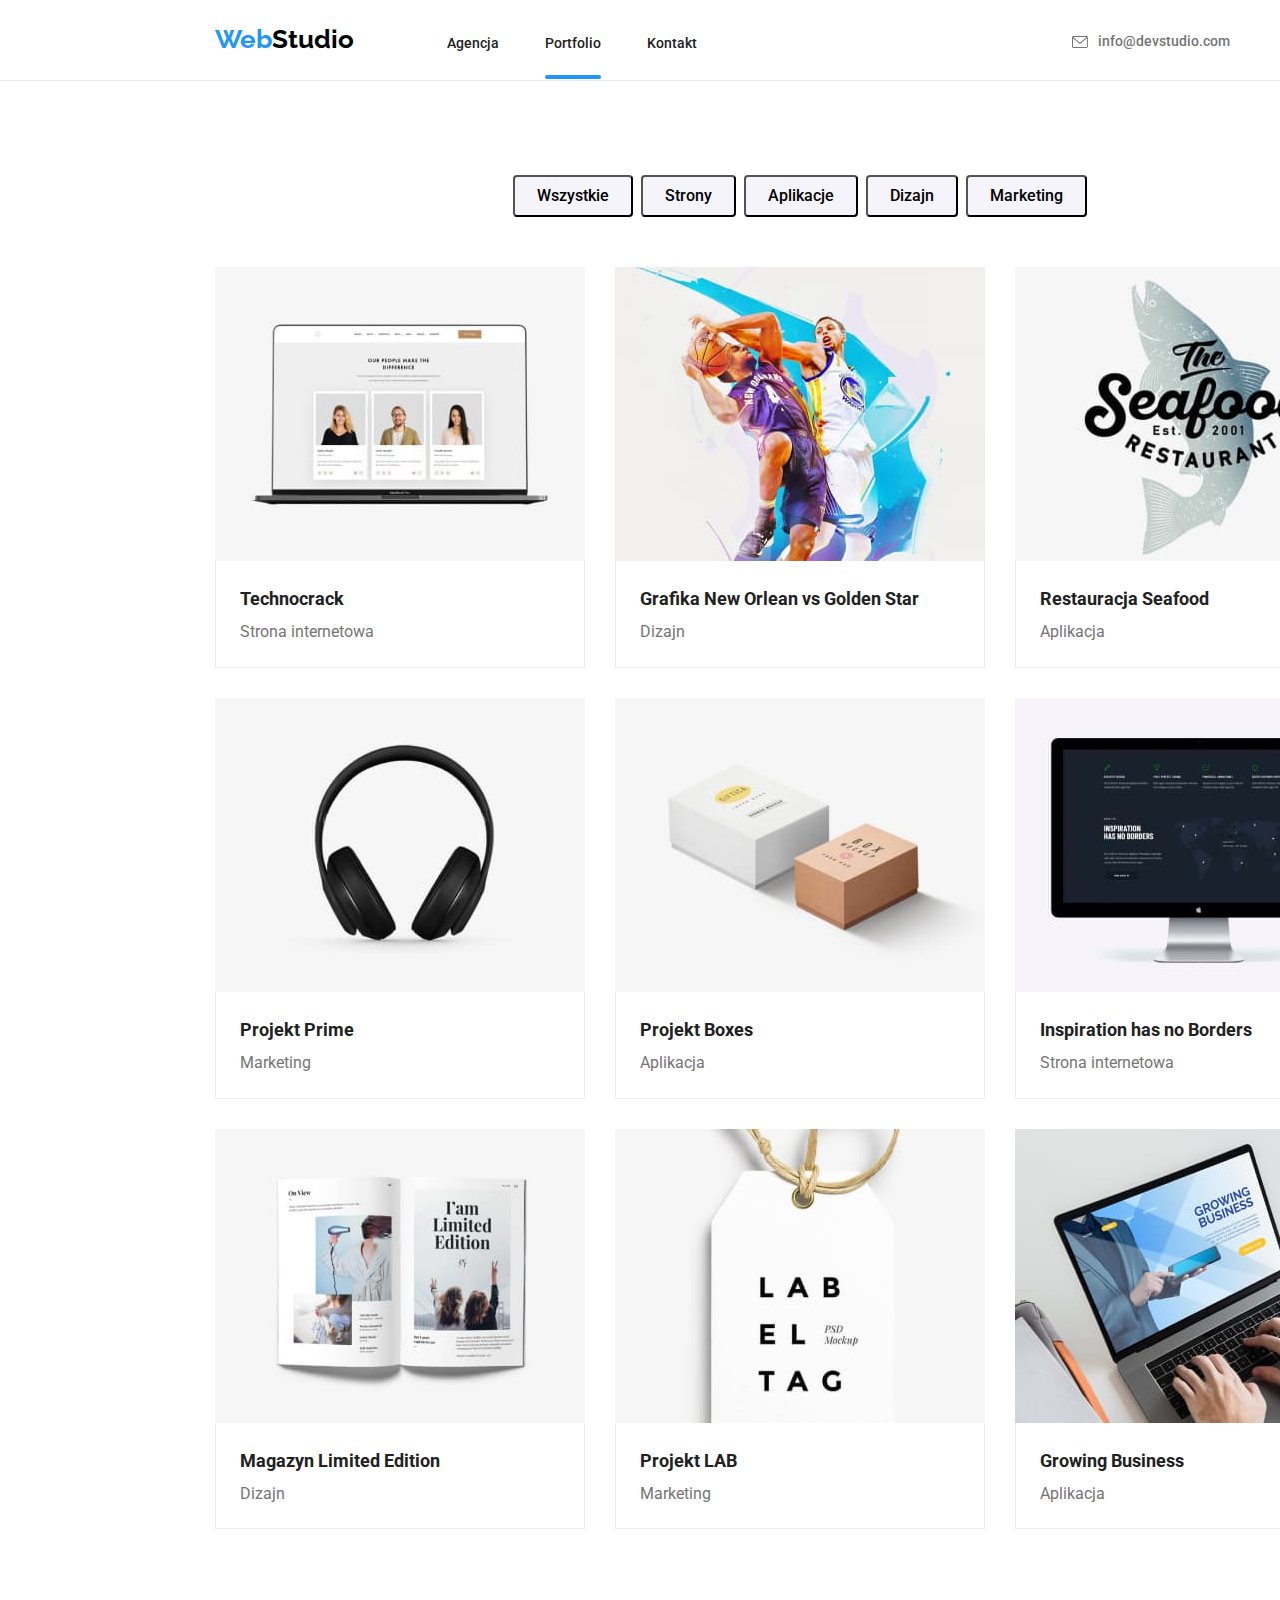
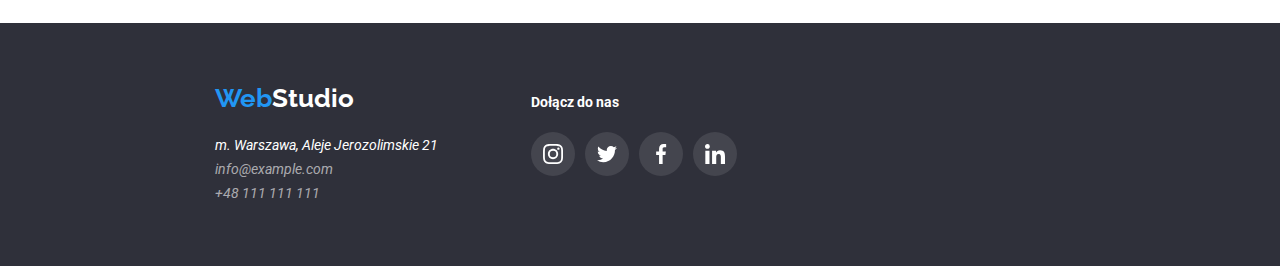
==== portfolio.html @ e234c4ae "1" ====
<!DOCTYPE html>
<html lang="pl">
  <head>
    <meta charset="UTF-8" />
    <meta http-equiv="X-UA-Compatible" content="IE=edge" />
    <meta name="viewport" content="width=device-width, initial-scale=1.0" />
    <title>goit-markup-hw-02</title>
    <link rel="stylesheet" href="./css/modern-normalize.css" />
    <link rel="stylesheet" href="./css/styles.css" />
    <link rel="preconnect" href="https://fonts.googleapis.com" />
    <link rel="preconnect" href="https://fonts.gstatic.com" crossorigin />
    <link
      href="https://fonts.googleapis.com/css2?family=Raleway:wght@700&family=Roboto:wght@400;500;700;900&display=swap"
      rel="stylesheet"
    />
  </head>
  <body>
    <header class="header">
      <div class="container header-container">
        <a class="logo-header" href="./index.html"><span class="logo-highlight">Web</span>Studio</a>
        <nav>
          <ul class="navigation-menu">
            <li class="navigation-item"><a class="navigation" href="./index.html">Agencja</a></li>
            <li class="navigation-item">
              <a class="navigation navigation-portfolio" href="./portfolio.html">Portfolio</a>
            </li>
            <li class="navigation-item"><a class="navigation" href="">Kontakt</a></li>
          </ul>
        </nav>

        <a class="contact-header contact-header-1" href="mailto:info@devstudio.com">
          <svg class="icon-envelope-header">
            <use href="./images/icons.svg#icon-envelope"></use>
          </svg>
          info@devstudio.com</a
        >
        <a class="contact-header contact-header-2" href="tel:+48111111111">
          <svg class="icon-smartphone-header">
            <use href="./images/icons.svg#icon-smartphone"></use>
          </svg>
          +48&nbsp;111&nbsp;111&nbsp;111</a
        >
      </div>
    </header>
    <main>
      <section class="section">
        <div class="container">
          <ul class="category-browser-list">
            <li class="category-list-item">
              <button class="list-button" type="button">Wszystkie</button>
            </li>
            <li class="category-list-item">
              <button class="list-button" type="button">Strony</button>
            </li>
            <li class="category-list-item">
              <button class="list-button" type="button">Aplikacje</button>
            </li>
            <li class="category-list-item">
              <button class="list-button" type="button">Dizajn</button>
            </li>
            <li class="category-list-item">
              <button class="list-button" type="button">Marketing</button>
            </li>
          </ul>
          <ul class="category-list">
            <li class="list-item">
              <div class="list-item-box">
                <img src="./images/img-p1.jpg" alt="laptop" width="370" height="294" />
                <div class="list-item-overlay">
                  <p class="list-item-overlay-descryption">Technocrack jest popularną platformą wykorzystywaną do rozpowszechniania koronawirusa. Firmy wykorzystują tę platformę
                  do celów szpiegowskich i ataków na niezabezpieczone serwery konkurencji</p>
                </div>
              </div>
              <div class="category-list-descryption">
                <h2 class="cell-title">Technocrack</h2>
                <span class="category">Strona internetowa</span>
              </div>
            </li>

            <li class="list-item">
              <div class="list-item-box">
              <img
                src="./images/img-p2.jpg"
                alt="two basketball players"
                width="370"
                height="294"
              />
              <div class="list-item-overlay">
                  <p class="list-item-overlay-descryption"> Lorem, ipsum dolor sit amet consectetur adipisicing elit. Hic ex dolor sunt, et iusto quasi. Perferendis, accusantium praesentium, accusamus iste laboriosam obcaecati autem molestiae error omnis voluptate eaque odit id.</p>
                </div>
              </div>
              <div class="category-list-descryption">
                <h2 class="cell-title">Grafika New Orlean vs Golden Star</h2>
                <span class="category">Dizajn</span>
              </div>
            </li>

            <li class="list-item">
              <div class="list-item-box">
              <img
                src="./images/img-p3.jpg"
                alt="the seafood restaurant logo"
                width="370"
                height="294"
              />
              <div class="list-item-overlay">
                  <p class="list-item-overlay-descryption"> Lorem, ipsum dolor sit amet consectetur adipisicing elit. Hic ex dolor sunt, et iusto quasi. Perferendis, accusantium praesentium, accusamus iste laboriosam obcaecati autem molestiae error omnis voluptate eaque odit id.</p>
                </div>
              </div>
              <div class="category-list-descryption">
                <h2 class="cell-title">Restauracja Seafood</h2>
                <span class="category">Aplikacja</span>
              </div>
            </li>

            <li class="list-item">
              <div class="list-item-box">
              <img src="./images/img-p4.jpg" alt="headphones" width="370" height="294" />
              <div class="list-item-overlay">
                  <p class="list-item-overlay-descryption"> Lorem, ipsum dolor sit amet consectetur adipisicing elit. Hic ex dolor sunt, et iusto quasi. Perferendis, accusantium praesentium, accusamus iste laboriosam obcaecati autem molestiae error omnis voluptate eaque odit id.</p>
                </div>
              </div>
              <div class="category-list-descryption">
                <h2 class="cell-title">Projekt Prime</h2>
                <span class="category">Marketing</span>
              </div>
            </li>

            <li class="list-item">
              <div class="list-item-box">
              <img src="./images/img-p5.jpg" alt="two boxes" width="370" height="294" />
              <div class="list-item-overlay">
                  <p class="list-item-overlay-descryption"> Lorem, ipsum dolor sit amet consectetur adipisicing elit. Hic ex dolor sunt, et iusto quasi. Perferendis, accusantium praesentium, accusamus iste laboriosam obcaecati autem molestiae error omnis voluptate eaque odit id.</p>
                </div>
              </div>
              <div class="category-list-descryption">
                <h2 class="cell-title">Projekt Boxes</h2>
                <span class="category">Aplikacja</span>
              </div>
            </li>

            <li class="list-item">
              <div class="list-item-box">
              <img src="./images/img-p6.jpg" alt="monitor" width="370" height="294" />
              <div class="list-item-overlay">
                  <p class="list-item-overlay-descryption"> Lorem, ipsum dolor sit amet consectetur adipisicing elit. Hic ex dolor sunt, et iusto quasi. Perferendis, accusantium praesentium, accusamus iste laboriosam obcaecati autem molestiae error omnis voluptate eaque odit id.</p>
                </div>
              </div>
              <div class="category-list-descryption">
                <h2 class="cell-title">Inspiration has no Borders</h2>
                <span class="category">Strona internetowa</span>
              </div>
            </li>

            <li class="list-item">
              <div class="list-item-box">
              <img src="./images/img-p7.jpg" alt="magazine" width="370" height="294" />
              <div class="list-item-overlay">
                  <p class="list-item-overlay-descryption"> Lorem, ipsum dolor sit amet consectetur adipisicing elit. Hic ex dolor sunt, et iusto quasi. Perferendis, accusantium praesentium, accusamus iste laboriosam obcaecati autem molestiae error omnis voluptate eaque odit id.</p>
                </div>
              </div>
              <div class="category-list-descryption">
                <h2 class="cell-title">Magazyn Limited Edition</h2>
                <span class="category">Dizajn</span>
              </div>
            </li>

            <li class="list-item">
              <div class="list-item-box">
              <img src="./images/img-p8.jpg" alt="tag" width="370" height="294" />
              <div class="list-item-overlay">
                  <p class="list-item-overlay-descryption"> Lorem, ipsum dolor sit amet consectetur adipisicing elit. Hic ex dolor sunt, et iusto quasi. Perferendis, accusantium praesentium, accusamus iste laboriosam obcaecati autem molestiae error omnis voluptate eaque odit id.</p>
                </div>
              </div>
              <div class="category-list-descryption">
                <h2 class="cell-title">Projekt LAB</h2>
                <span class="category">Marketing</span>
              </div>
            </li>

            <li class="list-item">
              <div class="list-item-box">
              <img src="./images/img-p9.jpg" alt="laptop" width="370" height="294" />
              <div class="list-item-overlay">
                  <p class="list-item-overlay-descryption"> Lorem, ipsum dolor sit amet consectetur adipisicing elit. Hic ex dolor sunt, et iusto quasi. Perferendis, accusantium praesentium, accusamus iste laboriosam obcaecati autem molestiae error omnis voluptate eaque odit id.</p>
                </div>
              </div>
              <div class="category-list-descryption">
                <h2 class="cell-title">Growing Business</h2>
                <span class="category">Aplikacja</span>
              </div>
            </li>
          </ul>
        </div>
      </section>
    </main>
    <footer class="footer">
      <div class="container footer-container">
        <div>
          <a class="logo-footer" href="./index.html"
            ><span class="logo-highlight">Web</span>Studio</a
          >
          <address class="footer-address">
            <span class="contact-footer-adress">m. Warszawa, Aleje Jerozolimskie 21</span> <br />
            <a class="contact-footer" href="mailto:info@example.com">info@example.com</a> <br />
            <a class="contact-footer" href="tel:+48111111111">+48 111 111 111</a>
          </address>
        </div>
        <div class="social-media-footer">
          <span class="social-media-title-footer">Dołącz do nas</span>
          <ul class="social-media-team-list-footer">
            <li>
              <svg class="social-media-team-list-instagram-footer">
                <use href="./images/icons.svg#icon-instagram"></use>
              </svg>
            </li>
            <li>
              <svg class="social-media-team-list-twitter-footer">
                <use href="./images/icons.svg#icon-twitter"></use>
              </svg>
            </li>
            <li>
              <svg class="social-media-team-list-facebook-footer">
                <use href="./images/icons.svg#icon-facebook"></use>
              </svg>
            </li>
            <li>
              <svg class="social-media-team-list-linkedin-footer">
                <use href="./images/icons.svg#icon-linkedin"></use>
              </svg>
            </li>
          </ul>
        </div>
      </div>
    </footer>
  </body>
</html>
---- css/styles.css ----
:root {
  --main-color: #212121;
  --background-color: #2f303a;
  --highlight-color: #2196f3;
  --secondary-color: #ffffff;
  --secondary-text-color: #757575;
  --secondary-background-color: #f5f4fa;
  --logo-color: #000000;
  --contact-footer-color: rgba(255, 255, 255, 0.6);
  --icons-color: #afb1b8;
  --icons-background-footer: rgba(255, 255, 255, 0.1);
}

ul {
  list-style-type: none;
  padding: 0;
  margin: 0;
}

body {
  font-family: 'Roboto', sans-serif;
  color: var(--main-color);
  width: 1600px;
  margin: 0 auto;
}

.icon-envelope-header {
  width: 16px;
  height: 12px;
  margin-right: 10px;
}

.icon-smartphone-header {
  width: 10px;
  height: 16px;
  margin-right: 10px;
}

.navigation-menu {
  display: flex;
  width: 254px;
  margin-left: 93px;
}

.navigation-menu > .navigation-item:not(:last-child) {
  margin-right: 46px;
}

.contact-header-1 {
  display: flex;
  align-items: center;
  margin-left: 371px;
  width: 161px;
}

.contact-header-2 {
  display: flex;
  align-items: center;
  margin-left: 50px;
  width: 130px;
}

.header-container {
  display: flex;
  align-items: baseline;
  padding-top: 24px;
  padding-bottom: 25px;
}

.header {
  border-bottom: 1px solid #ececec;
}

.logo-header {
  color: var(--logo-color);
  text-decoration: none;
  font-weight: 700;
  font-size: 26px;
  line-height: 1.19;
  font-family: 'Raleway';
  width: 145px;
  transition-property: color;
  transition-duration: 250ms;
  transition-timing-function: cubic-bezier(0.4, 0, 0.2, 1);
}

.logo-header:hover {
  color: var(--highlight-color);
}

.logo-header:focus {
  color: var(--highlight-color);
}

.logo-footer {
  color: var(--secondary-color);
  text-decoration: none;
  font-weight: 700;
  font-size: 26px;
  line-height: 1.19;
  font-family: 'Raleway';
  transition-property: color;
  transition-duration: 250ms;
  transition-timing-function: cubic-bezier(0.4, 0, 0.2, 1);
}

.footer-container {
  padding-top: 60px;
  padding-left: 15px;
  padding-bottom: 60px;
  display: flex;
}

.logo-footer:hover {
  color: var(--highlight-color);
}

.logo-footer:focus {
  color: var(--highlight-color);
}

.logo-highlight {
  color: var(--highlight-color);
}

.navigation {
  text-decoration: none;
  font-weight: 500;
  font-size: 14px;
  line-height: 1.14;
  color: var(--main-color);
  transition-property: color;
  transition-duration: 250ms;
  transition-timing-function: cubic-bezier(0.4, 0, 0.2, 1);
}

.navigation:hover {
  color: var(--highlight-color);
}

.navigation:focus {
  color: var(--highlight-color);
}

.contact-header {
  font-weight: 500;
  font-size: 14px;
  line-height: 1.14;
  text-decoration: none;
  color: var(--secondary-text-color);
  fill: var(--secondary-text-color);
  transition-property: color, fill;
  transition-duration: 250ms;
  transition-timing-function: cubic-bezier(0.4, 0, 0.2, 1);
}

.contact-header:hover {
  color: var(--highlight-color);
  fill: var(--highlight-color);
}

.contact-header:focus {
  color: var(--highlight-color);
  fill: var(--highlight-color);
}

.contact-footer {
  font-weight: 400;
  font-size: 14px;
  line-height: 1.71;
  text-decoration: none;
  color: var(--contact-footer-color);
  margin-top: 9px;
  transition-property: color;
  transition-duration: 250ms;
  transition-timing-function: cubic-bezier(0.4, 0, 0.2, 1);
}

.contact-footer:hover {
  color: var(--highlight-color);
}

.contact-footer:focus {
  color: var(--highlight-color);
}

.contact-footer-adress {
  font-size: 14px;
  line-height: 1.71;
  text-decoration: none;
  color: var(--secondary-color);
}

.footer {
  background-color: var(--background-color);
}

.welcome-section {
  background-image: linear-gradient(to right, rgba(47, 48, 58, 0.4), rgba(47, 48, 58, 0.4)),
    url(../images/background-img.jpg);
  background-size: 1600px;
}

.title {
  font-weight: 900;
  font-size: 44px;
  line-height: 1.36;
  color: var(--secondary-color);
  margin: 0 auto;
  width: 696px;
  text-align: center;
}

.title-container {
  padding-top: 106px;
  padding-bottom: 106px;
}

.title-button {
  display: block;
  font-weight: 700;
  font-size: 16px;
  line-height: 1.86;
  cursor: pointer;
  background-color: var(--secondary-background-color);
  border-radius: 4px;
  width: 200px;
  margin: 0 auto;
  margin-top: 30px;
  padding: 10px 42px;
  transition-property: color, background-color;
  transition-duration: 250ms;
  transition-timing-function: cubic-bezier(0.4, 0, 0.2, 1);
}

.title-button:hover {
  background-color: var(--highlight-color);
  color: var(--secondary-color);
}

.title-button:focus {
  background-color: var(--highlight-color);
  color: var(--secondary-color);
}

.list-title {
  font-weight: 700;
  font-size: 14px;
  line-height: 1.14;
}

.list-descryption {
  font-size: 14px;
  line-height: 1.71;
  color: var(--secondary-text-color);
}

.secondary-title {
  font-weight: 700;
  font-size: 36px;
  line-height: 1.17;
  text-align: center;
}

.descryption-title {
  margin: 0 auto;
}

.team-title {
  margin: 0 auto;
}

.descryption-photo-list {
  display: flex;
  margin-top: 50px;
  width: 1170px;
}

.descryption-photo-item {
  width: 370px;
  height: 294px;
  position: relative;
}

.photo-item-tittle {
  font-weight: 700;
  font-size: 14px;
  line-height: 1.14;
  text-transform: uppercase;
  color: var(--secondary-color);
  display: block;
  width: fit-content;
  margin: 0 auto;
}

.descryption-photo-list > .descryption-photo-item:not(:last-child) {
  margin-right: 30px;
}

.photo-item {
  width: 370px;
  height: 70px;
  background-color: rgba(47, 48, 58, 0.8);
  position: absolute;
  bottom: 0px;
  left: 0px;
  padding-top: 27px;
  z-index: 1;
}

.social-media-team-list {
  width: 206px;
  height: 44px;
  margin: 0 auto;
  margin-top: 16px;
  display: flex;
  gap: 10px;
}

.social-media-team-list > li {
  width: 44px;
  height: 44px;
  fill: var(--icons-color);
  border-radius: 50%;
  transition-property: background-color, fill;
  transition-duration: 250ms;
  transition-timing-function: cubic-bezier(0.4, 0, 0.2, 1);
}

.social-media-team-list > li:hover {
  background-color: var(--highlight-color);
  border-radius: 50%;
  fill: var(--secondary-color);
}

.social-media-team-list > li:focus {
  background-color: var(--highlight-color);
  border-radius: 50%;
  fill: var(--secondary-color);
}

.social-media-team-list-instagram {
  width: 20px;
  height: 20px;
  display: block;
  margin: 0 auto;
  margin-top: 12px;
}

.social-media-team-list-twitter {
  width: 20px;
  height: 20px;
  display: block;
  margin: 0 auto;
  margin-top: 12px;
}

.social-media-team-list-facebook {
  width: 20px;
  height: 20px;
  display: block;
  margin: 0 auto;
  margin-top: 12px;
}

.social-media-team-list-linkedin {
  width: 20px;
  height: 20px;
  display: block;
  margin: 0 auto;
  margin-top: 12px;
}

.team-section {
  background-color: var(--secondary-background-color);
}

.team-member {
  background-color: var(--secondary-color);
  box-shadow: 0px 1px 3px rgba(0, 0, 0, 0.12), 0px 1px 1px rgba(0, 0, 0, 0.14),
    0px 2px 1px rgba(0, 0, 0, 0.2);
  border-radius: 0px 0px 4px 4px;
  padding-bottom: 30px;
  width: 270px;
  margin: 0;
}

.team-list > .team-list-item:not(:last-child) {
  margin-right: 30px;
}

.name {
  font-weight: 500;
  font-size: 16px;
  line-height: 1.19;
  margin: 0 auto;
  margin-top: 30px;
  width: 72px;
}

.job {
  font-size: 16px;
  line-height: 1.19;
  color: var(--secondary-text-color);
  margin: 0 auto;
  margin-top: 10px;
  display: block;
  text-align: center;
}

.team-list {
  display: flex;
  margin-top: 50px;
  width: 1170px;
}

.list-button {
  font-weight: 500;
  font-size: 16px;
  line-height: 1.63;
  cursor: pointer;
  background-color: var(--secondary-background-color);
  border-radius: 4px;
  padding: 6px 22px;
  transition-property: color, background-color, box-shadow;
  transition-duration: 250ms;
  transition-timing-function: cubic-bezier(0.4, 0, 0.2, 1);
}

.category-browser-list {
  display: flex;
  justify-content: center;
}

.category-list {
  display: flex;
  flex-wrap: wrap;
  margin-top: 50px;
  gap: 30px;
  width: 1170;
}

p {
  margin: 0;
}

.list-item-box {
  position: relative;
  width: 370px;
  height: 294px;
  overflow: hidden;
}

.list-item-overlay {
  position: absolute;
  top: 0;
  left: 0;
  width: 100%;
  height: 100%;
  padding-top: 49px;
  padding-left: 24px;
  background-color: var(--highlight-color);
  opacity: 0.9;
  transform: translateY(100%);
  transition-property: transform;
  transition-duration: 250ms;
  transition-timing-function: cubic-bezier(0.4, 0, 0.2, 1);
}

.list-item-overlay-descryption {
  font-size: 18px;
  line-height: 1.56;
  color: var(--secondary-color);
  opacity: 1;
}

.list-item:hover .list-item-overlay {
  transform: translateY(0);
}

.category-list > li {
  transition-property: box-shadow;
  transition-duration: 250ms;
  transition-timing-function: cubic-bezier(0.4, 0, 0.2, 1);
}

.category-list > li:hover {
  box-shadow: 0px 1px 1px rgba(0, 0, 0, 0.12), 0px 4px 4px rgba(0, 0, 0, 0.06),
    1px 4px 6px rgba(0, 0, 0, 0.16);
}

.category-list > li:focus {
  box-shadow: 0px 1px 1px rgba(0, 0, 0, 0.12), 0px 4px 4px rgba(0, 0, 0, 0.06),
    1px 4px 6px rgba(0, 0, 0, 0.16);
}

.category-browser-list > .category-list-item:not(:last-child) {
  margin-right: 8px;
}

.list-button:hover {
  background-color: var(--highlight-color);
  color: var(--secondary-color);
  box-shadow: 0px 3px 1px rgba(0, 0, 0, 0.1), 0px 1px 2px rgba(0, 0, 0, 0.08),
    0px 2px 2px rgba(0, 0, 0, 0.12);
}

.list-button:focus {
  background-color: var(--highlight-color);
  color: var(--secondary-color);
  box-shadow: 0px 3px 1px rgba(0, 0, 0, 0.1), 0px 1px 2px rgba(0, 0, 0, 0.08),
    0px 2px 2px rgba(0, 0, 0, 0.12);
}

.cell-title {
  font-weight: 700;
  font-size: 18px;
  line-height: 2;
}

.category-list-descryption {
  padding: 20px 24px;
  border-left: 1px solid #eeeeee;
  border-right: 1px solid #eeeeee;
  border-bottom: 1px solid #eeeeee;
}

.category {
  font-size: 16px;
  line-height: 1.86;
  color: var(--secondary-text-color);
  margin-top: 4px;
}

h2 {
  margin: 0;
  padding: 0;
}

.container {
  width: 1200px;
  margin: 0 auto;
  padding-left: 15px;
  padding-right: 15px;
}

.section {
  padding-top: 94px;
  padding-bottom: 94px;
}

.primary-list {
  display: flex;
  flex-wrap: wrap;
  gap: 30px;
  width: 1170px;
}

.primary-list-item-icons {
  width: 270px;
  height: 120px;
  background: var(--secondary-background-color);
  border-radius: 4px;
  margin-bottom: 30px;
  position: relative;
}

.primary-list-item-icon-antenna {
  width: 65.32px;
  height: 70px;
  position: absolute;
  top: 50%;
  left: 50%;
  transform: translate(-50%, -50%);
}

.primary-list-item-icon-clock {
  width: 66.96px;
  height: 70px;
  position: absolute;
  top: 50%;
  left: 50%;
  transform: translate(-50%, -50%);
}

.primary-list-item-icon-diagram {
  width: 70px;
  height: 70px;
  position: absolute;
  top: 50%;
  left: 50%;
  transform: translate(-50%, -50%);
}

.primary-list-item-icon-astronaut {
  width: 70px;
  height: 70px;
  position: absolute;
  top: 50%;
  left: 50%;
  transform: translate(-50%, -50%);
}

.primary-list-item {
  width: 270px;
}

.footer-address {
  margin-top: 20px;
  width: 246px;
}

.clients-title {
  font-weight: 700;
  font-size: 36px;
  line-height: 1.17;
  text-align: center;
}

.clients-list > li {
  width: 170px;
  height: 92px;
  border: 1px solid var(--icons-color);
  border-radius: 4px;
  fill: var(--icons-color);
}
.clients-list {
  display: flex;
  gap: 30px;
  margin-top: 50px;
  transition-property: fill, border-color;
  transition-duration: 250ms;
  transition-timing-function: cubic-bezier(0.4, 0, 0.2, 1);
}

.clients-list > li:hover {
  fill: var(--highlight-color);
  border-color: var(--highlight-color);
}

.clients-list > li:focus {
  fill: var(--highlight-color);
  border-color: var(--icons-color);
}

.clients-list-item-1 {
  width: 41px;
  height: 46.7px;
  display: block;
  margin: auto;
  margin-top: 24.71px;
}

.clients-list-item-2 {
  width: 40px;
  height: 52px;
  display: block;
  margin: auto;
  margin-top: 20.71px;
}

.clients-list-item-3 {
  width: 43.46px;
  height: 41.18px;
  display: block;
  margin: auto;
  margin-top: 24.7px;
}

.clients-list-item-4 {
  width: 84.44px;
  height: 40.62px;
  display: block;
  margin: auto;
  margin-top: 24.7px;
}

.clients-list-item-5 {
  width: 62.54px;
  height: 45.43px;
  display: block;
  margin: auto;
  margin-top: 22.77px;
}

.clients-list-item-6 {
  width: 93.79px;
  height: 43.93px;
  display: block;
  margin: auto;
  margin-top: 22.77px;
}

.social-media-team-list-footer {
  width: 206px;
  height: 44px;
  margin: 0 auto;
  margin-top: 20px;
  display: flex;
  gap: 10px;
}

.social-media-team-list-footer > li {
  width: 44px;
  height: 44px;
  fill: var(--secondary-color);
  background-color: var(--icons-background-footer);
  border-radius: 50%;
  transition-property: background-color;
  transition-duration: 250ms;
  transition-timing-function: cubic-bezier(0.4, 0, 0.2, 1);
}

.social-media-team-list-footer > li:hover {
  background-color: var(--highlight-color);
}

.social-media-team-list-footer > li:focus {
  background-color: var(--highlight-color);
}

.social-media-team-list-instagram-footer {
  width: 20px;
  height: 20px;
  display: block;
  margin: 0 auto;
  margin-top: 12px;
}

.social-media-team-list-twitter-footer {
  width: 20px;
  height: 20px;
  display: block;
  margin: 0 auto;
  margin-top: 12px;
}

.social-media-team-list-facebook-footer {
  width: 20px;
  height: 20px;
  display: block;
  margin: 0 auto;
  margin-top: 12px;
}

.social-media-team-list-linkedin-footer {
  width: 20px;
  height: 20px;
  display: block;
  margin: 0 auto;
  margin-top: 12px;
}

.social-media-footer {
  width: 206px;
  height: 80px;
  margin-top: 10px;
  margin-left: 70px;
}

.social-media-title-footer {
  font-weight: 700;
  font-size: 14px;
  line-height: 1.14;
  color: var(--secondary-color);
}

.close-btn {
  position: absolute;
  top: 8px;
  right: 8px;
  width: 30px;
  height: 30px;
  background-color: var(--secondary-color);
  border: 1px solid rgba(0, 0, 0, 0.1);
  border-radius: 50%;
  cursor: pointer;
}

.is-hidden {
  opacity: 0;
  visibility: hidden;
  pointer-events: none;
}

.backdrop {
  position: fixed;
  left: 0;
  top: 0;
  width: 100%;
  height: 100%;
  background-color: rgba(0, 0, 0, 0.5);
  z-index: 2;
}

.modal {
  position: absolute;
  top: 50%;
  left: 50%;
  width: 528px;
  min-height: 581px;
  background-color: var(--secondary-color);
  z-index: 2;
  transform: translate(-50%, -50%) scale(1);
  transition-property: transform;
  transition-duration: 1s;
  transition-timing-function: ease;
}

.navigation-index::after {
  content: '';
  color: var(--highlight-color);
  width: 100%;
  height: 4px;
  background-color: var(--highlight-color);
  border-radius: 2px;
  display: block;
  position: absolute;
  bottom: -28px;
}

.navigation {
  position: relative;
}

.navigation-portfolio::after {
  content: '';
  color: var(--highlight-color);
  width: 100%;
  height: 4px;
  background-color: var(--highlight-color);
  border-radius: 2px;
  display: block;
  position: absolute;
  bottom: -28px;
}

.backdrop.is-hidden .modal {
  transform: translate(-50%, -50%) scale(0.4);
}
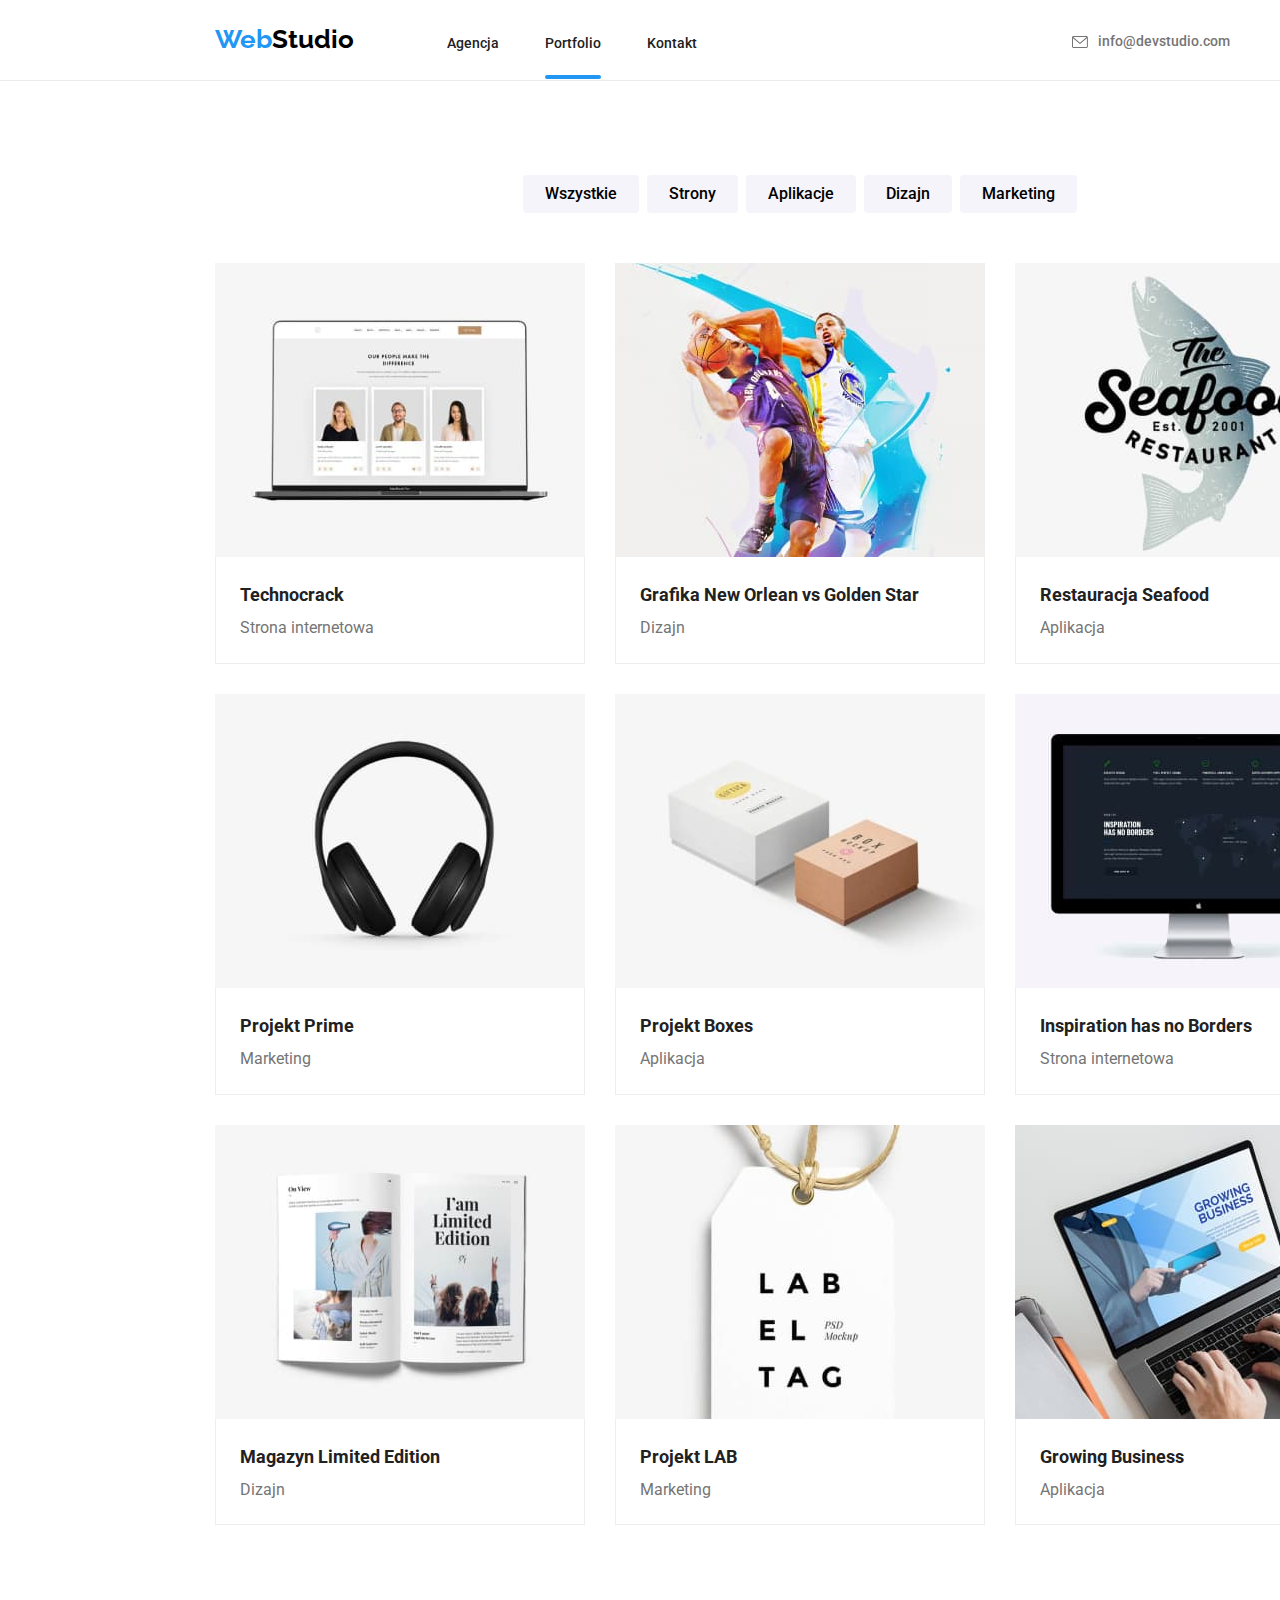
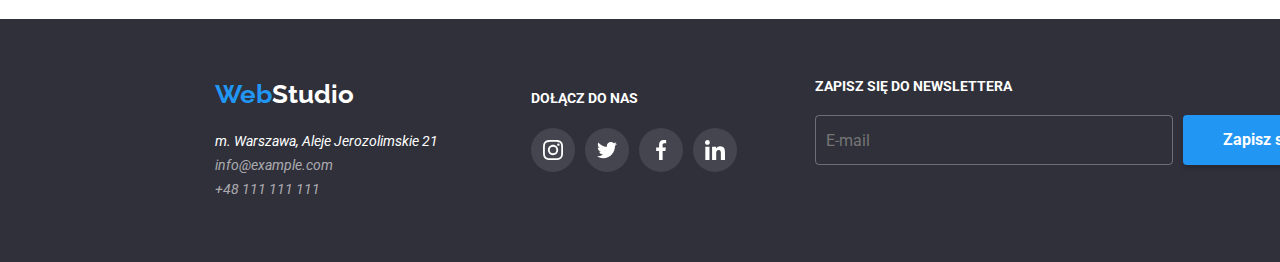
==== commit 281a069d: "2" ====
--- a/portfolio.html
+++ b/portfolio.html
@@ -67,8 +67,11 @@
               <div class="list-item-box">
                 <img src="./images/img-p1.jpg" alt="laptop" width="370" height="294" />
                 <div class="list-item-overlay">
-                  <p class="list-item-overlay-descryption">Technocrack jest popularną platformą wykorzystywaną do rozpowszechniania koronawirusa. Firmy wykorzystują tę platformę
-                  do celów szpiegowskich i ataków na niezabezpieczone serwery konkurencji</p>
+                  <p class="list-item-overlay-descryption">
+                    Technocrack jest popularną platformą wykorzystywaną do rozpowszechniania
+                    koronawirusa. Firmy wykorzystują tę platformę do celów szpiegowskich i ataków na
+                    niezabezpieczone serwery konkurencji
+                  </p>
                 </div>
               </div>
               <div class="category-list-descryption">
@@ -79,14 +82,18 @@
 
             <li class="list-item">
               <div class="list-item-box">
-              <img
-                src="./images/img-p2.jpg"
-                alt="two basketball players"
-                width="370"
-                height="294"
-              />
-              <div class="list-item-overlay">
-                  <p class="list-item-overlay-descryption"> Lorem, ipsum dolor sit amet consectetur adipisicing elit. Hic ex dolor sunt, et iusto quasi. Perferendis, accusantium praesentium, accusamus iste laboriosam obcaecati autem molestiae error omnis voluptate eaque odit id.</p>
+                <img
+                  src="./images/img-p2.jpg"
+                  alt="two basketball players"
+                  width="370"
+                  height="294"
+                />
+                <div class="list-item-overlay">
+                  <p class="list-item-overlay-descryption">
+                    Lorem, ipsum dolor sit amet consectetur adipisicing elit. Hic ex dolor sunt, et
+                    iusto quasi. Perferendis, accusantium praesentium, accusamus iste laboriosam
+                    obcaecati autem molestiae error omnis voluptate eaque odit id.
+                  </p>
                 </div>
               </div>
               <div class="category-list-descryption">
@@ -97,14 +104,18 @@
 
             <li class="list-item">
               <div class="list-item-box">
-              <img
-                src="./images/img-p3.jpg"
-                alt="the seafood restaurant logo"
-                width="370"
-                height="294"
-              />
-              <div class="list-item-overlay">
-                  <p class="list-item-overlay-descryption"> Lorem, ipsum dolor sit amet consectetur adipisicing elit. Hic ex dolor sunt, et iusto quasi. Perferendis, accusantium praesentium, accusamus iste laboriosam obcaecati autem molestiae error omnis voluptate eaque odit id.</p>
+                <img
+                  src="./images/img-p3.jpg"
+                  alt="the seafood restaurant logo"
+                  width="370"
+                  height="294"
+                />
+                <div class="list-item-overlay">
+                  <p class="list-item-overlay-descryption">
+                    Lorem, ipsum dolor sit amet consectetur adipisicing elit. Hic ex dolor sunt, et
+                    iusto quasi. Perferendis, accusantium praesentium, accusamus iste laboriosam
+                    obcaecati autem molestiae error omnis voluptate eaque odit id.
+                  </p>
                 </div>
               </div>
               <div class="category-list-descryption">
@@ -115,9 +126,13 @@
 
             <li class="list-item">
               <div class="list-item-box">
-              <img src="./images/img-p4.jpg" alt="headphones" width="370" height="294" />
-              <div class="list-item-overlay">
-                  <p class="list-item-overlay-descryption"> Lorem, ipsum dolor sit amet consectetur adipisicing elit. Hic ex dolor sunt, et iusto quasi. Perferendis, accusantium praesentium, accusamus iste laboriosam obcaecati autem molestiae error omnis voluptate eaque odit id.</p>
+                <img src="./images/img-p4.jpg" alt="headphones" width="370" height="294" />
+                <div class="list-item-overlay">
+                  <p class="list-item-overlay-descryption">
+                    Lorem, ipsum dolor sit amet consectetur adipisicing elit. Hic ex dolor sunt, et
+                    iusto quasi. Perferendis, accusantium praesentium, accusamus iste laboriosam
+                    obcaecati autem molestiae error omnis voluptate eaque odit id.
+                  </p>
                 </div>
               </div>
               <div class="category-list-descryption">
@@ -128,9 +143,13 @@
 
             <li class="list-item">
               <div class="list-item-box">
-              <img src="./images/img-p5.jpg" alt="two boxes" width="370" height="294" />
-              <div class="list-item-overlay">
-                  <p class="list-item-overlay-descryption"> Lorem, ipsum dolor sit amet consectetur adipisicing elit. Hic ex dolor sunt, et iusto quasi. Perferendis, accusantium praesentium, accusamus iste laboriosam obcaecati autem molestiae error omnis voluptate eaque odit id.</p>
+                <img src="./images/img-p5.jpg" alt="two boxes" width="370" height="294" />
+                <div class="list-item-overlay">
+                  <p class="list-item-overlay-descryption">
+                    Lorem, ipsum dolor sit amet consectetur adipisicing elit. Hic ex dolor sunt, et
+                    iusto quasi. Perferendis, accusantium praesentium, accusamus iste laboriosam
+                    obcaecati autem molestiae error omnis voluptate eaque odit id.
+                  </p>
                 </div>
               </div>
               <div class="category-list-descryption">
@@ -141,9 +160,13 @@
 
             <li class="list-item">
               <div class="list-item-box">
-              <img src="./images/img-p6.jpg" alt="monitor" width="370" height="294" />
-              <div class="list-item-overlay">
-                  <p class="list-item-overlay-descryption"> Lorem, ipsum dolor sit amet consectetur adipisicing elit. Hic ex dolor sunt, et iusto quasi. Perferendis, accusantium praesentium, accusamus iste laboriosam obcaecati autem molestiae error omnis voluptate eaque odit id.</p>
+                <img src="./images/img-p6.jpg" alt="monitor" width="370" height="294" />
+                <div class="list-item-overlay">
+                  <p class="list-item-overlay-descryption">
+                    Lorem, ipsum dolor sit amet consectetur adipisicing elit. Hic ex dolor sunt, et
+                    iusto quasi. Perferendis, accusantium praesentium, accusamus iste laboriosam
+                    obcaecati autem molestiae error omnis voluptate eaque odit id.
+                  </p>
                 </div>
               </div>
               <div class="category-list-descryption">
@@ -154,9 +177,13 @@
 
             <li class="list-item">
               <div class="list-item-box">
-              <img src="./images/img-p7.jpg" alt="magazine" width="370" height="294" />
-              <div class="list-item-overlay">
-                  <p class="list-item-overlay-descryption"> Lorem, ipsum dolor sit amet consectetur adipisicing elit. Hic ex dolor sunt, et iusto quasi. Perferendis, accusantium praesentium, accusamus iste laboriosam obcaecati autem molestiae error omnis voluptate eaque odit id.</p>
+                <img src="./images/img-p7.jpg" alt="magazine" width="370" height="294" />
+                <div class="list-item-overlay">
+                  <p class="list-item-overlay-descryption">
+                    Lorem, ipsum dolor sit amet consectetur adipisicing elit. Hic ex dolor sunt, et
+                    iusto quasi. Perferendis, accusantium praesentium, accusamus iste laboriosam
+                    obcaecati autem molestiae error omnis voluptate eaque odit id.
+                  </p>
                 </div>
               </div>
               <div class="category-list-descryption">
@@ -167,9 +194,13 @@
 
             <li class="list-item">
               <div class="list-item-box">
-              <img src="./images/img-p8.jpg" alt="tag" width="370" height="294" />
-              <div class="list-item-overlay">
-                  <p class="list-item-overlay-descryption"> Lorem, ipsum dolor sit amet consectetur adipisicing elit. Hic ex dolor sunt, et iusto quasi. Perferendis, accusantium praesentium, accusamus iste laboriosam obcaecati autem molestiae error omnis voluptate eaque odit id.</p>
+                <img src="./images/img-p8.jpg" alt="tag" width="370" height="294" />
+                <div class="list-item-overlay">
+                  <p class="list-item-overlay-descryption">
+                    Lorem, ipsum dolor sit amet consectetur adipisicing elit. Hic ex dolor sunt, et
+                    iusto quasi. Perferendis, accusantium praesentium, accusamus iste laboriosam
+                    obcaecati autem molestiae error omnis voluptate eaque odit id.
+                  </p>
                 </div>
               </div>
               <div class="category-list-descryption">
@@ -180,9 +211,13 @@
 
             <li class="list-item">
               <div class="list-item-box">
-              <img src="./images/img-p9.jpg" alt="laptop" width="370" height="294" />
-              <div class="list-item-overlay">
-                  <p class="list-item-overlay-descryption"> Lorem, ipsum dolor sit amet consectetur adipisicing elit. Hic ex dolor sunt, et iusto quasi. Perferendis, accusantium praesentium, accusamus iste laboriosam obcaecati autem molestiae error omnis voluptate eaque odit id.</p>
+                <img src="./images/img-p9.jpg" alt="laptop" width="370" height="294" />
+                <div class="list-item-overlay">
+                  <p class="list-item-overlay-descryption">
+                    Lorem, ipsum dolor sit amet consectetur adipisicing elit. Hic ex dolor sunt, et
+                    iusto quasi. Perferendis, accusantium praesentium, accusamus iste laboriosam
+                    obcaecati autem molestiae error omnis voluptate eaque odit id.
+                  </p>
                 </div>
               </div>
               <div class="category-list-descryption">
@@ -231,6 +266,20 @@
             </li>
           </ul>
         </div>
+        <form class="signup-newsletter-footer" name="signup-newsletter">
+          <label>
+            <span class="newsletter-tittle">Zapisz się do newslettera</span>
+            <div class="newsletter-send-box">
+              <input class="newsletter-input" type="email" name="email" placeholder="E-mail" />
+              <button class="newsletter-button" type="submit">
+                Zapisz się
+                <svg class="newsletter-send-icon">
+                  <use href="./images/icons.svg#icon-send"></use>
+                </svg>
+              </button>
+            </div>
+          </label>
+        </form>
       </div>
     </footer>
   </body>
--- a/css/styles.css
+++ b/css/styles.css
@@ -104,6 +104,67 @@
   transition-timing-function: cubic-bezier(0.4, 0, 0.2, 1);
 }
 
+.newsletter-tittle {
+  font-weight: 700;
+  font-size: 14px;
+  line-height: 1.14;
+  color: var(--secondary-color);
+  margin-bottom: 20px;
+  display: block;
+  text-transform: uppercase;
+}
+
+.newsletter-button {
+  font-weight: 700;
+  font-size: 16px;
+  line-height: 1.88;
+  color: var(--secondary-color);
+  width: 200px;
+  height: 50px;
+  background: var(--highlight-color);
+  box-shadow: 0px 4px 4px rgba(0, 0, 0, 0.15);
+  border-radius: 4px;
+  display: flex;
+  margin-left: 10px;
+  justify-content: center;
+  align-items: center;
+}
+
+input {
+  border: 0;
+}
+
+button {
+  border: 0;
+}
+
+.newsletter-input {
+  height: 50px;
+  width: 358px;
+  border: 1px solid rgba(255, 255, 255, 0.3);
+  border-radius: 4px;
+  background: none;
+  font-weight: 400;
+  font-size: 16px;
+  line-height: 1.25;
+  color: var(--contact-footer-color);
+  padding-left: 10px;
+}
+
+.newsletter-send-box {
+  display: flex;
+}
+
+.newsletter-send-icon {
+  width: 24px;
+  margin-left: 24px;
+}
+
+.signup-newsletter-footer {
+  margin-left: 78px;
+  width: 570px;
+}
+
 .footer-container {
   padding-top: 60px;
   padding-left: 15px;
@@ -763,6 +824,7 @@
   font-size: 14px;
   line-height: 1.14;
   color: var(--secondary-color);
+  text-transform: uppercase;
 }
 
 .close-btn {
@@ -838,3 +900,40 @@
 .backdrop.is-hidden .modal {
   transform: translate(-50%, -50%) scale(0.4);
 }
+
+.modal-form {
+  display: flex;
+  flex-direction: column;
+  margin-top: 12px;
+  margin-left: 40px;
+  margin-right: 40px;
+  justify-content: center;
+}
+
+.modal-tittle {
+  font-weight: 700;
+  font-size: 20px;
+  line-height: 1.15;
+  text-align: center;
+  margin-top: 40px;
+}
+
+.modal-form-input {
+  width: 448px;
+  height: 40px;
+  border: 1px solid rgba(33, 33, 33, 0.2);
+  border-radius: 4px;
+  color: rgba(255, 255, 255, 0.2);
+  margin-top: 4px;
+}
+
+.modal-form-text {
+font-weight: 400;
+font-size: 12px;
+line-height: 1.17;
+color: var(--secondary-text-color);
+}
+
+.modal-form > label:not(:first-child) {
+  margin-top: 10px;
+}